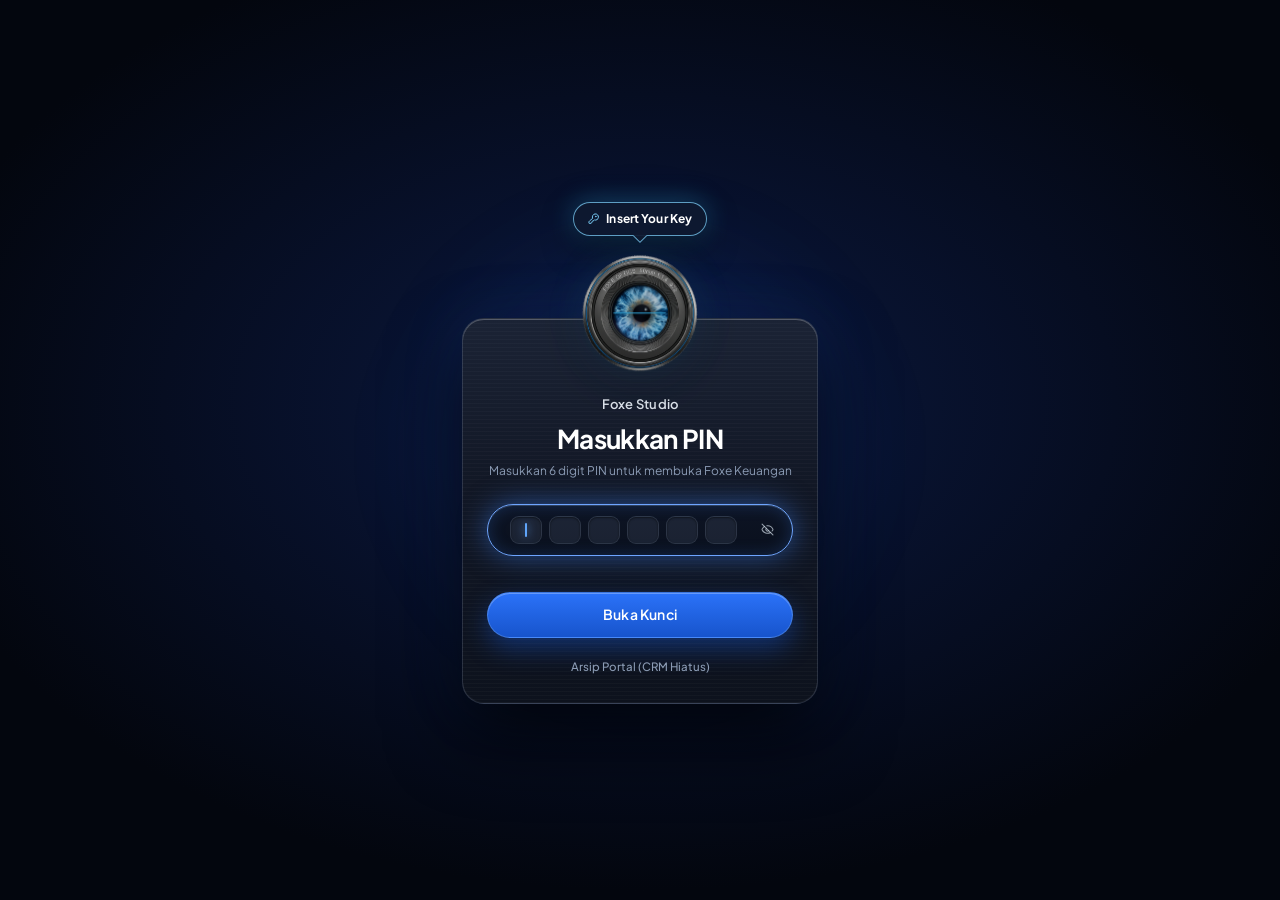
==== v2/index.html @ e24c89da "Auto-sync Google Drive (Cloud Cron) [skip ci]" ====
<!doctype html>
<html lang="id">
  <head>
    <meta charset="UTF-8" />
    <meta name="viewport" content="width=device-width, initial-scale=1.0" />
    <meta http-equiv="Cache-Control" content="no-cache, no-store, must-revalidate" />
    <meta http-equiv="Pragma" content="no-cache" />
    <meta http-equiv="Expires" content="0" />
    <meta name="foxe-sync-id" content="sy_20261125-1525" />
    <title>Foxe Studio Keuangan — Pearl Prism Frost</title>
    <link rel="icon" type="image/png" href="./assets/glass/logo-foxe.png" />
    <script>const BUILD_ID = "1795620382"; window.FOXE_BUILD_ID = BUILD_ID;</script>
    <link rel="preconnect" href="https://fonts.googleapis.com" />
    <link rel="preconnect" href="https://fonts.gstatic.com" crossorigin />
    <link
      href="https://fonts.googleapis.com/css2?family=JetBrains+Mono:wght@400;500;600;700&family=Plus+Jakarta+Sans:wght@400;500;600;700;800&display=swap"
      rel="stylesheet"
    />
    <script type="module" crossorigin src="./assets/index-D9sc4rvo.js"></script>
    <link rel="stylesheet" crossorigin href="./assets/index-BYq5_kEi.css">
  </head>
  <body>
    <div id="root"></div>
  </body>
</html>
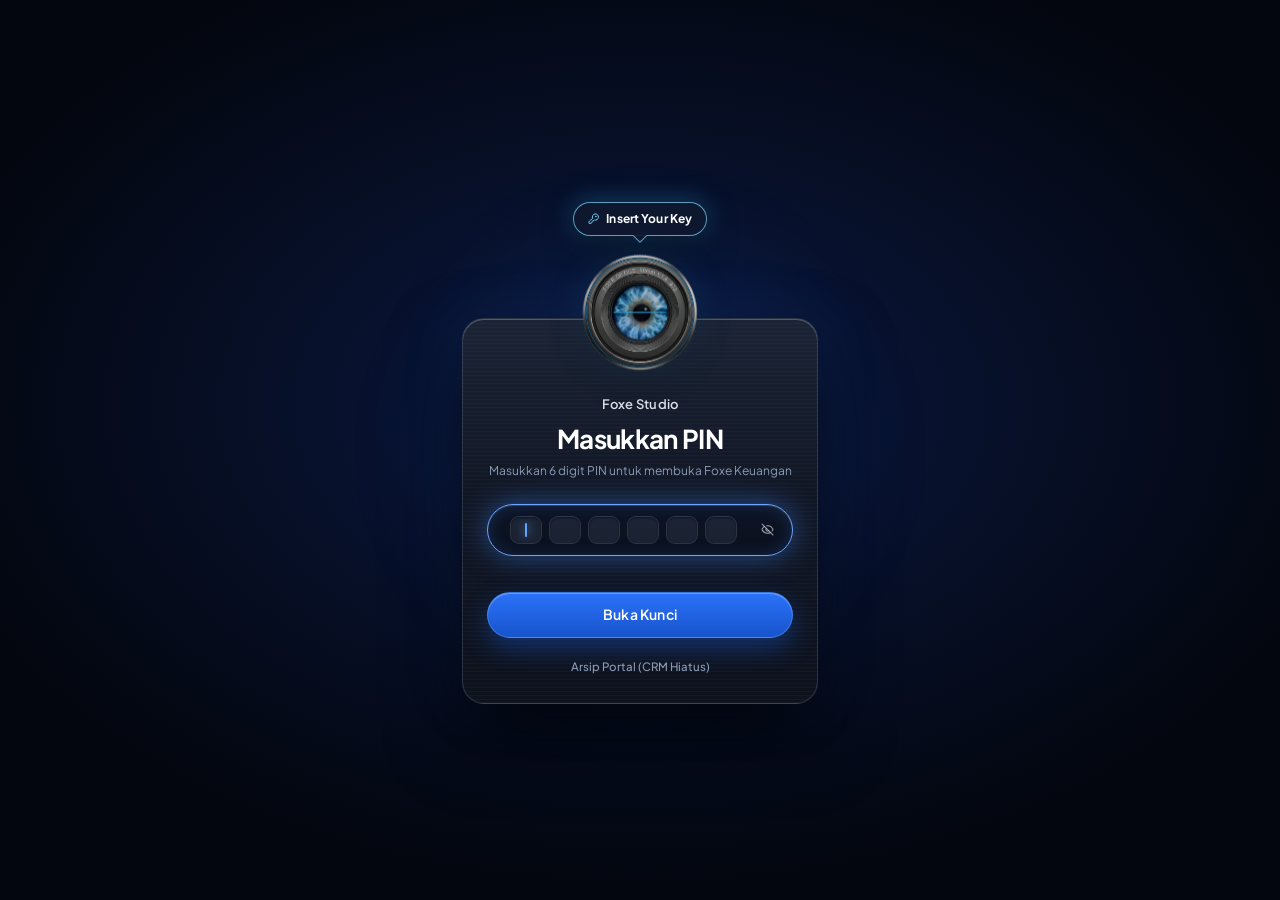
==== commit 8b096a21: "Auto-sync Google Drive (Cloud Cron) [skip ci]" ====
--- a/v2/index.html
+++ b/v2/index.html
@@ -6,10 +6,10 @@
     <meta http-equiv="Cache-Control" content="no-cache, no-store, must-revalidate" />
     <meta http-equiv="Pragma" content="no-cache" />
     <meta http-equiv="Expires" content="0" />
-    <meta name="foxe-sync-id" content="sy_20261125-1525" />
+    <meta name="foxe-sync-id" content="sy_20261126-0951" />
     <title>Foxe Studio Keuangan — Pearl Prism Frost</title>
     <link rel="icon" type="image/png" href="./assets/glass/logo-foxe.png" />
-    <script>const BUILD_ID = "1795620382"; window.FOXE_BUILD_ID = BUILD_ID;</script>
+    <script>const BUILD_ID = "1795686728"; window.FOXE_BUILD_ID = BUILD_ID;</script>
     <link rel="preconnect" href="https://fonts.googleapis.com" />
     <link rel="preconnect" href="https://fonts.gstatic.com" crossorigin />
     <link
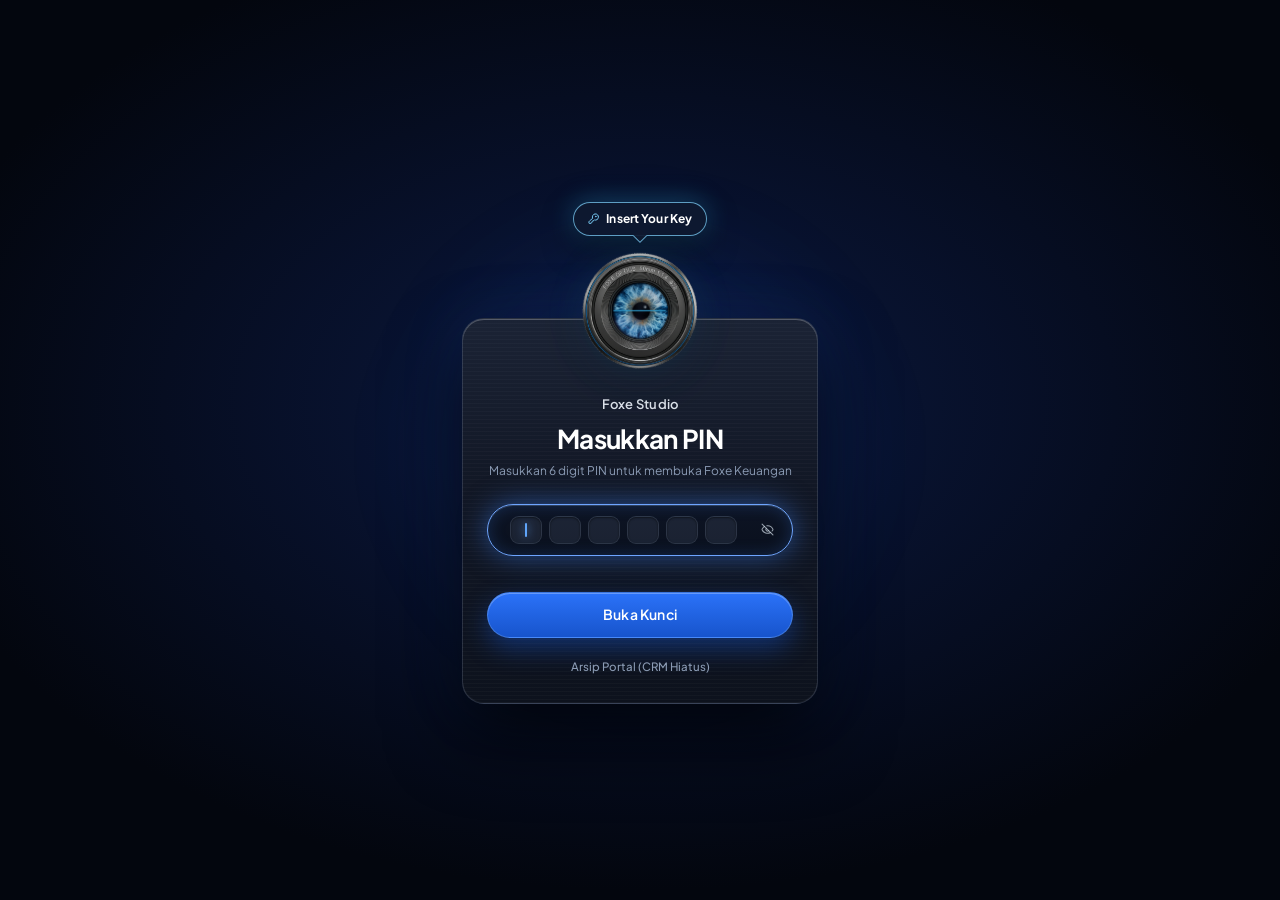
==== commit 6afe0150: "fix(sync): trigger auto full-sync on Update, show inline modal errors, and improve cloud polling" ====
--- a/v2/index.html
+++ b/v2/index.html
@@ -9,15 +9,15 @@
     <meta name="foxe-sync-id" content="sy_20261126-0951" />
     <title>Foxe Studio Keuangan — Pearl Prism Frost</title>
     <link rel="icon" type="image/png" href="./assets/glass/logo-foxe.png" />
-    <script>const BUILD_ID = "1795686728"; window.FOXE_BUILD_ID = BUILD_ID;</script>
+    <script>const BUILD_ID = "1795694083"; window.FOXE_BUILD_ID = BUILD_ID;</script>
     <link rel="preconnect" href="https://fonts.googleapis.com" />
     <link rel="preconnect" href="https://fonts.gstatic.com" crossorigin />
     <link
       href="https://fonts.googleapis.com/css2?family=JetBrains+Mono:wght@400;500;600;700&family=Plus+Jakarta+Sans:wght@400;500;600;700;800&display=swap"
       rel="stylesheet"
     />
-    <script type="module" crossorigin src="./assets/index-D9sc4rvo.js"></script>
-    <link rel="stylesheet" crossorigin href="./assets/index-BYq5_kEi.css">
+    <script type="module" crossorigin src="./assets/index-B6zv9a7u.js"></script>
+    <link rel="stylesheet" crossorigin href="./assets/index-qf_C1pP2.css">
   </head>
   <body>
     <div id="root"></div>
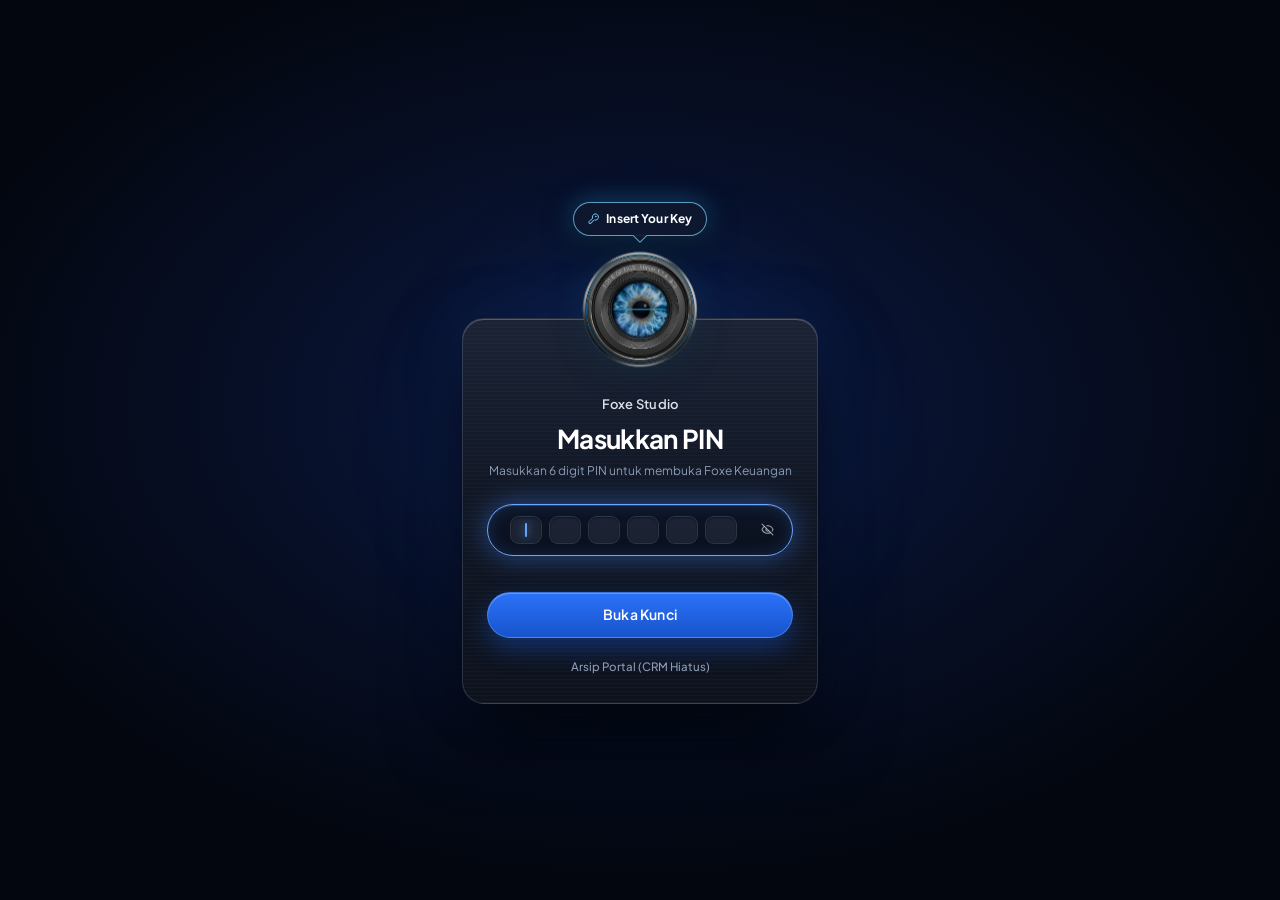
==== commit b78672da: "Auto-sync Google Drive (Cloud Cron) [skip ci]" ====
--- a/v2/index.html
+++ b/v2/index.html
@@ -6,10 +6,10 @@
     <meta http-equiv="Cache-Control" content="no-cache, no-store, must-revalidate" />
     <meta http-equiv="Pragma" content="no-cache" />
     <meta http-equiv="Expires" content="0" />
-    <meta name="foxe-sync-id" content="sy_20261126-0951" />
+    <meta name="foxe-sync-id" content="sy_20261126-1454" />
     <title>Foxe Studio Keuangan — Pearl Prism Frost</title>
     <link rel="icon" type="image/png" href="./assets/glass/logo-foxe.png" />
-    <script>const BUILD_ID = "1795694083"; window.FOXE_BUILD_ID = BUILD_ID;</script>
+    <script>const BUILD_ID = "1795704926"; window.FOXE_BUILD_ID = BUILD_ID;</script>
     <link rel="preconnect" href="https://fonts.googleapis.com" />
     <link rel="preconnect" href="https://fonts.gstatic.com" crossorigin />
     <link
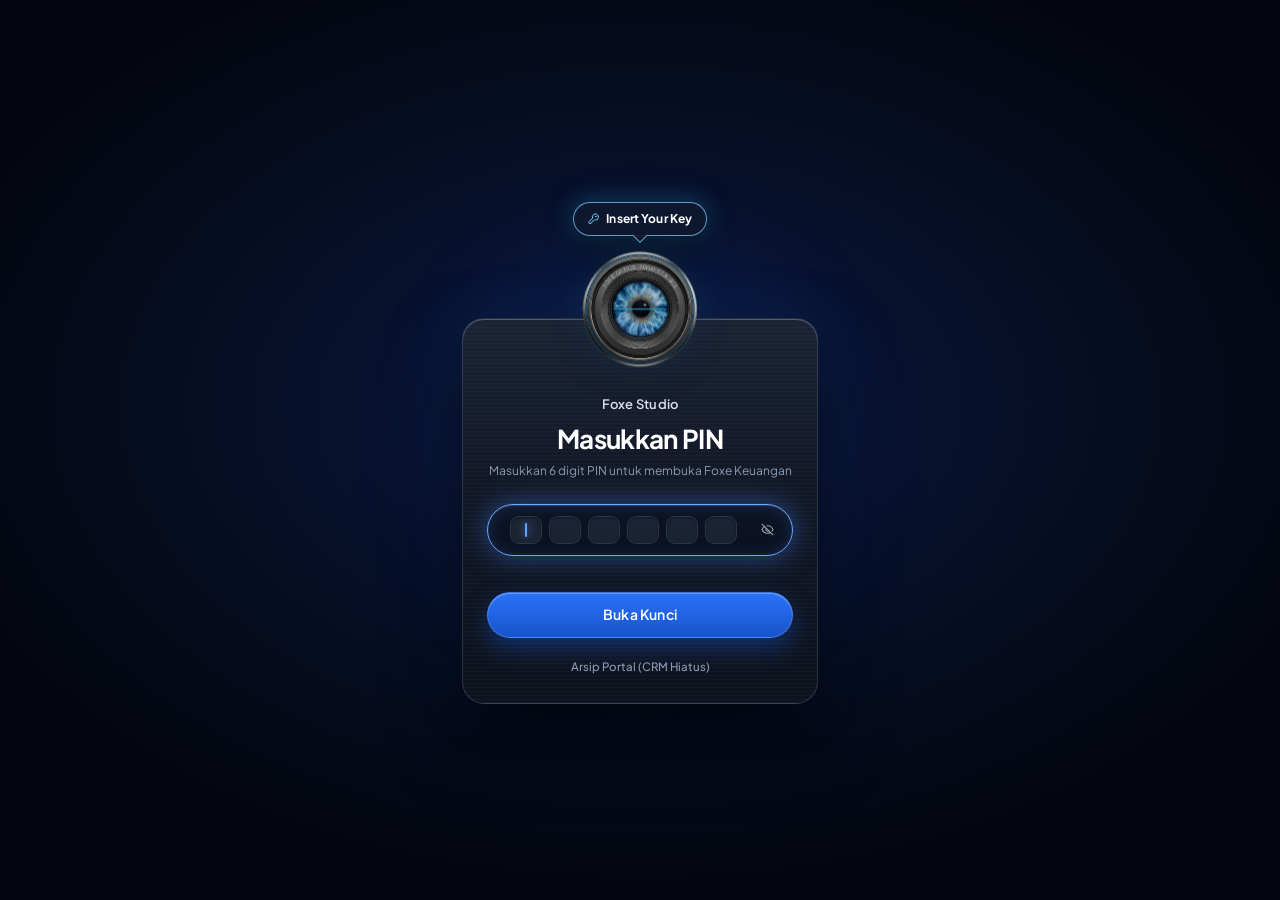
==== commit d6dedee2: "Auto-sync Google Drive (Cloud Cron) [skip ci]" ====
--- a/v2/index.html
+++ b/v2/index.html
@@ -6,10 +6,10 @@
     <meta http-equiv="Cache-Control" content="no-cache, no-store, must-revalidate" />
     <meta http-equiv="Pragma" content="no-cache" />
     <meta http-equiv="Expires" content="0" />
-    <meta name="foxe-sync-id" content="sy_20261126-1454" />
+    <meta name="foxe-sync-id" content="sy_20261127-0956" />
     <title>Foxe Studio Keuangan — Pearl Prism Frost</title>
     <link rel="icon" type="image/png" href="./assets/glass/logo-foxe.png" />
-    <script>const BUILD_ID = "1795704926"; window.FOXE_BUILD_ID = BUILD_ID;</script>
+    <script>const BUILD_ID = "1795773413"; window.FOXE_BUILD_ID = BUILD_ID;</script>
     <link rel="preconnect" href="https://fonts.googleapis.com" />
     <link rel="preconnect" href="https://fonts.gstatic.com" crossorigin />
     <link
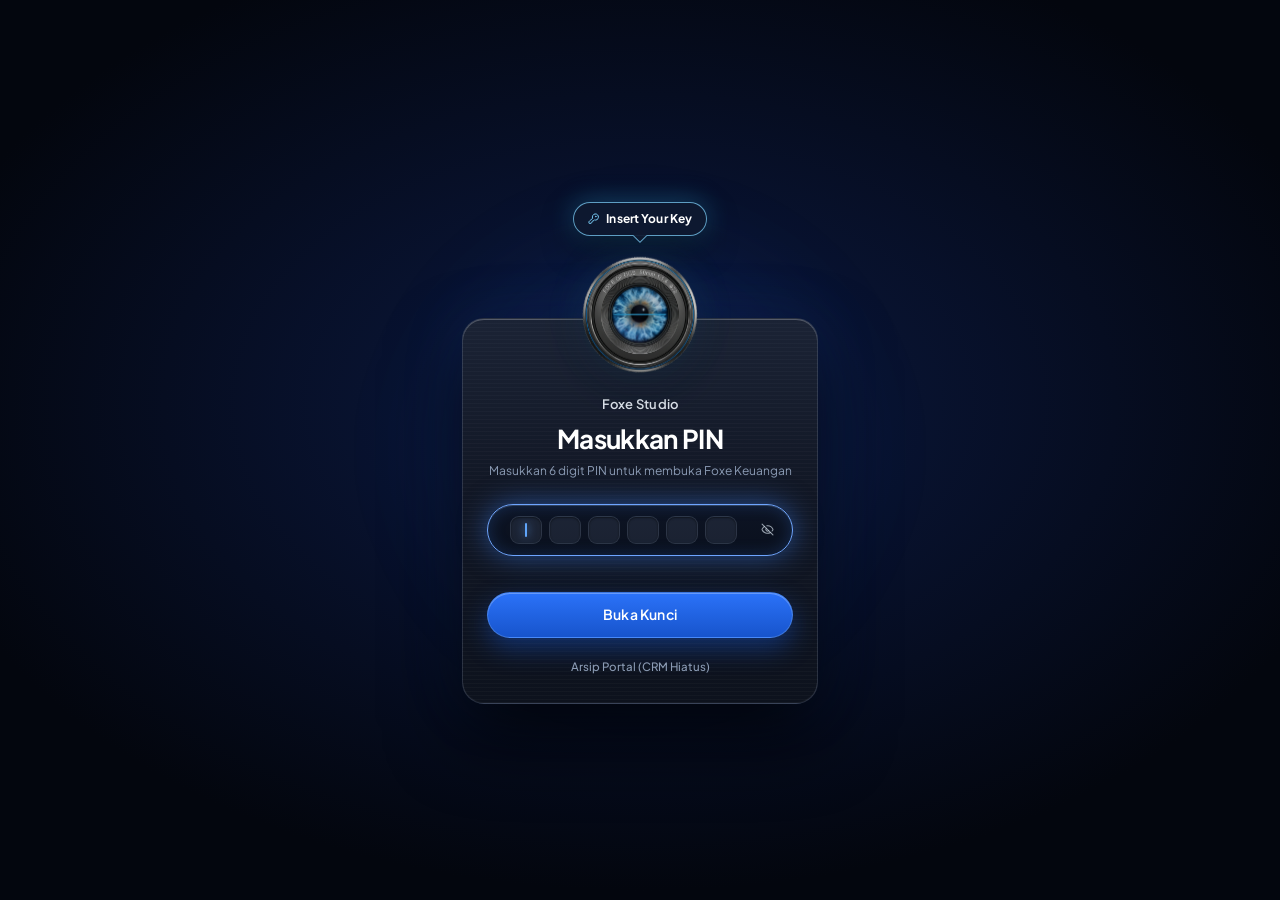
==== commit 007d2e8e: "Auto-sync Google Drive (Cloud Cron) [skip ci]" ====
--- a/v2/index.html
+++ b/v2/index.html
@@ -6,10 +6,10 @@
     <meta http-equiv="Cache-Control" content="no-cache, no-store, must-revalidate" />
     <meta http-equiv="Pragma" content="no-cache" />
     <meta http-equiv="Expires" content="0" />
-    <meta name="foxe-sync-id" content="sy_20261127-0956" />
+    <meta name="foxe-sync-id" content="sy_20261127-1451" />
     <title>Foxe Studio Keuangan — Pearl Prism Frost</title>
     <link rel="icon" type="image/png" href="./assets/glass/logo-foxe.png" />
-    <script>const BUILD_ID = "1795773413"; window.FOXE_BUILD_ID = BUILD_ID;</script>
+    <script>const BUILD_ID = "1795791150"; window.FOXE_BUILD_ID = BUILD_ID;</script>
     <link rel="preconnect" href="https://fonts.googleapis.com" />
     <link rel="preconnect" href="https://fonts.gstatic.com" crossorigin />
     <link
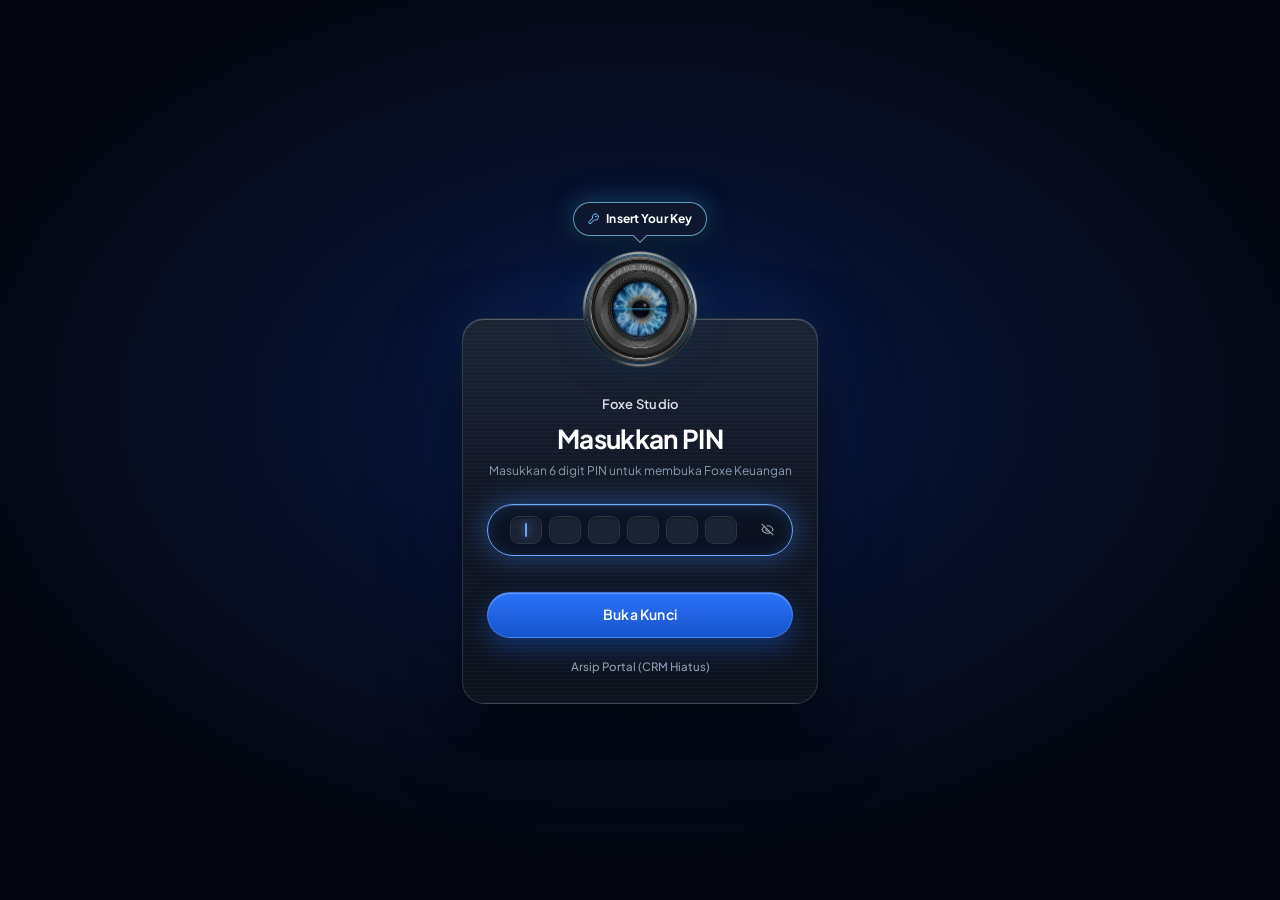
==== commit f3e11088: "Auto-sync Google Drive (Cloud Cron) [skip ci]" ====
--- a/v2/index.html
+++ b/v2/index.html
@@ -6,10 +6,10 @@
     <meta http-equiv="Cache-Control" content="no-cache, no-store, must-revalidate" />
     <meta http-equiv="Pragma" content="no-cache" />
     <meta http-equiv="Expires" content="0" />
-    <meta name="foxe-sync-id" content="sy_20261127-1451" />
+    <meta name="foxe-sync-id" content="sy_20261128-0910" />
     <title>Foxe Studio Keuangan — Pearl Prism Frost</title>
     <link rel="icon" type="image/png" href="./assets/glass/logo-foxe.png" />
-    <script>const BUILD_ID = "1795791150"; window.FOXE_BUILD_ID = BUILD_ID;</script>
+    <script>const BUILD_ID = "1795857072"; window.FOXE_BUILD_ID = BUILD_ID;</script>
     <link rel="preconnect" href="https://fonts.googleapis.com" />
     <link rel="preconnect" href="https://fonts.gstatic.com" crossorigin />
     <link
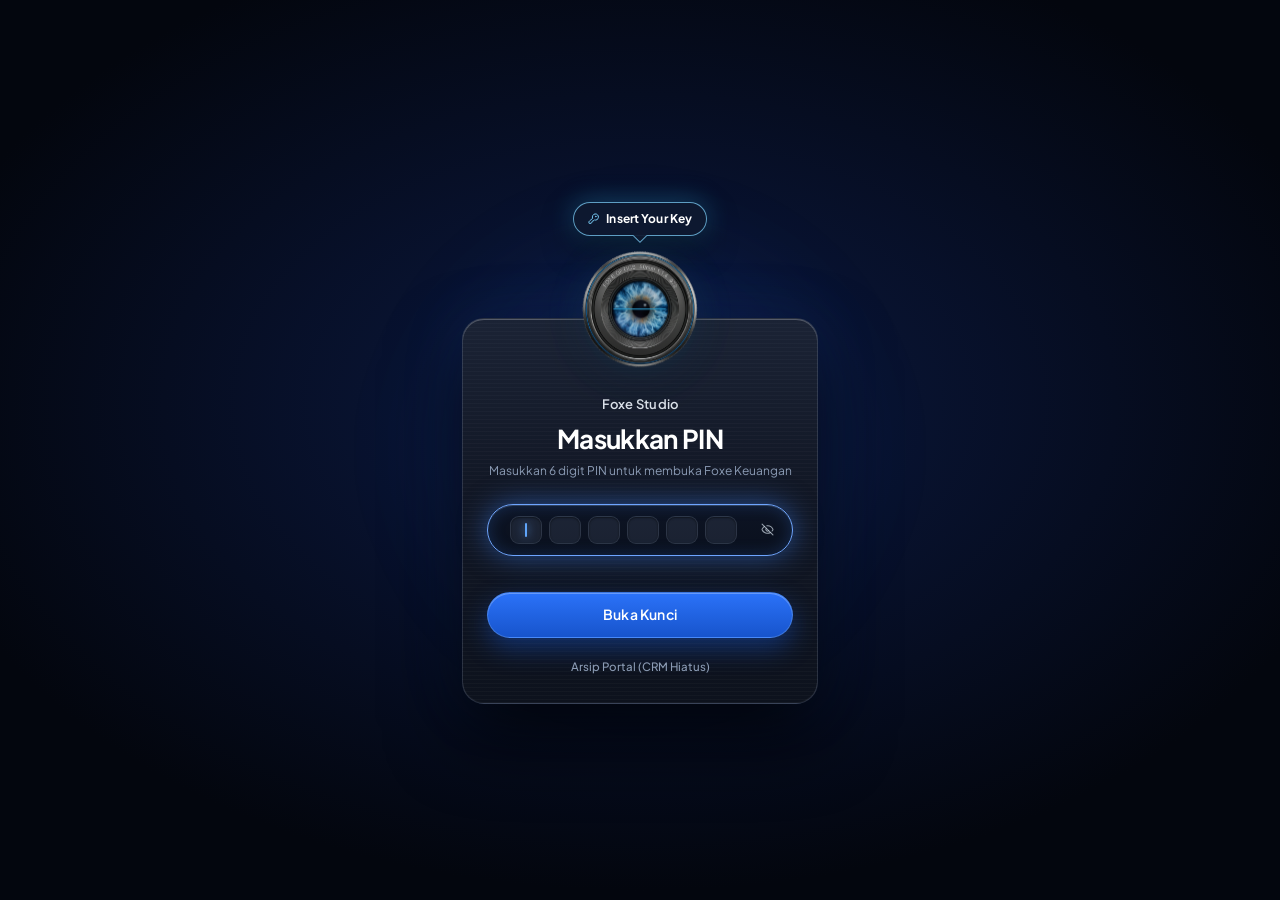
==== commit 0ae6138a: "Auto-sync Google Drive (Cloud Cron) [skip ci]" ====
--- a/v2/index.html
+++ b/v2/index.html
@@ -6,10 +6,10 @@
     <meta http-equiv="Cache-Control" content="no-cache, no-store, must-revalidate" />
     <meta http-equiv="Pragma" content="no-cache" />
     <meta http-equiv="Expires" content="0" />
-    <meta name="foxe-sync-id" content="sy_20261128-0910" />
+    <meta name="foxe-sync-id" content="sy_20261128-1400" />
     <title>Foxe Studio Keuangan — Pearl Prism Frost</title>
     <link rel="icon" type="image/png" href="./assets/glass/logo-foxe.png" />
-    <script>const BUILD_ID = "1795857072"; window.FOXE_BUILD_ID = BUILD_ID;</script>
+    <script>const BUILD_ID = "1795874451"; window.FOXE_BUILD_ID = BUILD_ID;</script>
     <link rel="preconnect" href="https://fonts.googleapis.com" />
     <link rel="preconnect" href="https://fonts.gstatic.com" crossorigin />
     <link
